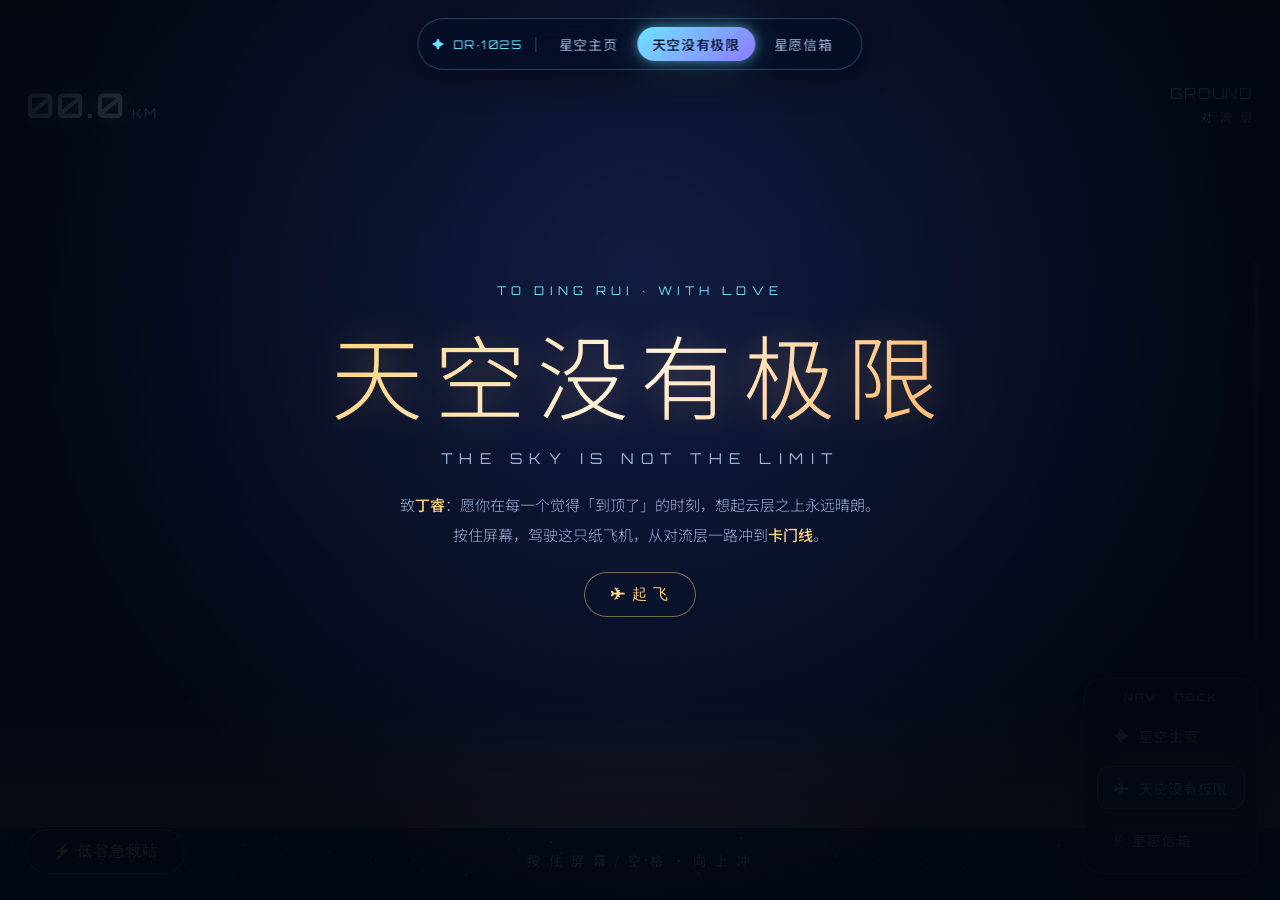
==== sky.html @ 64a1f5d5 "第二版" ====
<!DOCTYPE html>
<html lang="zh-CN">

<head>
    <meta charset="UTF-8" />
    <meta name="viewport" content="width=device-width, initial-scale=1.0" />
    <title>天空没有极限 | THE SKY IS NOT THE LIMIT · 致丁睿</title>
    <link rel="preconnect" href="https://fonts.googleapis.com">
    <link
        href="https://fonts.googleapis.com/css2?family=Orbitron:wght@400;600;800&family=Noto+Sans+SC:wght@300;400;500;700&display=swap"
        rel="stylesheet">
    <link rel="stylesheet" href="assets/shared.css">
    <style>
        /* ============ 页面专属：破晓天空 ============ */
        #sky {
            position: fixed;
            inset: 0;
            display: block;
            touch-action: none;
            cursor: pointer;
        }

        /* 顶部 HUD */
        .hud-x {
            position: fixed;
            z-index: 20;
            font-family: Orbitron, sans-serif;
            letter-spacing: .12em;
            pointer-events: none;
        }

        #hudAlt {
            top: 84px;
            left: 26px;
        }

        #hudAlt .num {
            font-size: 34px;
            font-weight: 600;
            color: var(--silver);
            text-shadow: 0 0 16px rgba(111, 227, 255, .5);
        }

        #hudAlt .unit {
            font-size: 13px;
            color: var(--cyan-soft);
            margin-left: 6px;
        }

        #hudLayer {
            top: 84px;
            right: 26px;
            text-align: right;
            font-size: 15px;
            color: var(--cyan);
        }

        #hudLayer .sub {
            font-family: "Noto Sans SC", sans-serif;
            font-size: 12px;
            color: var(--silver-dim);
            margin-top: 5px;
            letter-spacing: .2em;
        }

        /* 高度进度条 */
        #altBar {
            position: fixed;
            top: 50%;
            right: 22px;
            transform: translateY(-50%);
            z-index: 20;
            width: 4px;
            height: 42vh;
            border-radius: 4px;
            background: rgba(120, 200, 255, .14);
            pointer-events: none;
        }

        #altFill {
            position: absolute;
            bottom: 0;
            width: 100%;
            height: 0%;
            border-radius: 4px;
            background: linear-gradient(180deg, var(--dawn-gold), var(--cyan));
            box-shadow: 0 0 10px rgba(111, 227, 255, .7);
        }

        /* 分层里程碑语卡 */
        #quote {
            position: fixed;
            top: 20%;
            left: 50%;
            transform: translateX(-50%);
            z-index: 22;
            max-width: min(560px, 84vw);
            padding: 18px 34px;
            border-radius: 16px;
            border: 1px solid rgba(255, 211, 127, .35);
            background: rgba(8, 12, 30, .62);
            backdrop-filter: blur(10px);
            -webkit-backdrop-filter: blur(10px);
            text-align: center;
            font-size: 17px;
            line-height: 1.75;
            color: #ffe9c4;
            letter-spacing: .06em;
            opacity: 0;
            pointer-events: none;
            transition: opacity .8s, transform .8s;
        }

        #quote.show {
            opacity: 1;
            transform: translateX(-50%) translateY(6px);
        }

        #quote .tag {
            display: block;
            margin-bottom: 8px;
            font-family: Orbitron, sans-serif;
            font-size: 11px;
            letter-spacing: .3em;
            color: var(--dawn-gold);
        }

        /* 开始封面 */
        #intro {
            position: fixed;
            inset: 0;
            z-index: 40;
            display: flex;
            flex-direction: column;
            align-items: center;
            justify-content: center;
            gap: 22px;
            text-align: center;
            padding: 24px;
            background: radial-gradient(ellipse at 50% 30%, rgba(30, 40, 90, .5), rgba(2, 6, 15, .92) 70%);
            transition: opacity 1s, visibility 1s;
        }

        #intro.hide {
            opacity: 0;
            visibility: hidden;
        }

        #intro .eyebrow {
            font-family: Orbitron, sans-serif;
            font-size: 12px;
            letter-spacing: .42em;
            color: var(--cyan);
        }

        #intro h1 {
            font-size: clamp(40px, 8.5vw, 92px);
            font-weight: 300;
            letter-spacing: .12em;
            line-height: 1.16;
        }

        #intro .en {
            font-family: Orbitron, sans-serif;
            font-size: clamp(11px, 1.6vw, 15px);
            letter-spacing: .5em;
            color: var(--silver-dim);
        }

        #intro .desc {
            max-width: 520px;
            font-size: 15px;
            font-weight: 300;
            line-height: 2;
            color: var(--silver-dim);
        }

        #intro .desc b {
            color: var(--gold);
            font-weight: 500;
        }

        /* 冲线完成面板 */
        #finish {
            position: fixed;
            inset: 0;
            z-index: 45;
            display: flex;
            flex-direction: column;
            align-items: center;
            justify-content: center;
            gap: 18px;
            text-align: center;
            padding: 24px;
            background: radial-gradient(ellipse at 50% 40%, rgba(50, 40, 100, .45), rgba(2, 6, 15, .9) 72%);
            opacity: 0;
            visibility: hidden;
            transition: opacity 1.1s, visibility 1.1s;
        }

        #finish.show {
            opacity: 1;
            visibility: visible;
        }

        #finish h2 {
            font-size: clamp(30px, 6vw, 58px);
            font-weight: 300;
            letter-spacing: .14em;
        }

        #finish p {
            max-width: 540px;
            font-size: 15.5px;
            font-weight: 300;
            line-height: 2.1;
            color: var(--silver-dim);
        }

        #finish .row {
            display: flex;
            gap: 14px;
            flex-wrap: wrap;
            justify-content: center;
            margin-top: 8px;
        }

        /* 底部：低谷急救站 */
        #rescue {
            position: fixed;
            bottom: 26px;
            left: 26px;
            z-index: 30;
        }

        /* 急救卡片弹层 */
        #rescueModal {
            position: fixed;
            inset: 0;
            z-index: 60;
            display: flex;
            align-items: center;
            justify-content: center;
            background: rgba(2, 6, 15, .72);
            backdrop-filter: blur(6px);
            -webkit-backdrop-filter: blur(6px);
            opacity: 0;
            visibility: hidden;
            transition: opacity .4s, visibility .4s;
            padding: 20px;
        }

        #rescueModal.show {
            opacity: 1;
            visibility: visible;
        }

        .rescue-card {
            position: relative;
            width: min(480px, 92vw);
            padding: 46px 40px 38px;
            border-radius: 22px;
            border: 1px solid rgba(255, 211, 127, .4);
            background: linear-gradient(160deg, rgba(30, 22, 8, .92), rgba(10, 14, 34, .95));
            box-shadow: 0 30px 80px rgba(0, 0, 0, .6), var(--glow-gold);
            text-align: center;
            transform: translateY(24px) scale(.96);
            transition: transform .5s cubic-bezier(.22, 1, .36, 1);
        }

        #rescueModal.show .rescue-card {
            transform: translateY(0) scale(1);
        }

        .rescue-card .icon {
            font-size: 30px;
            margin-bottom: 14px;
        }

        .rescue-card h3 {
            font-family: Orbitron, "Noto Sans SC", sans-serif;
            font-size: 13px;
            letter-spacing: .34em;
            color: var(--gold);
            margin-bottom: 20px;
        }

        .rescue-card .quote-text {
            font-size: 20px;
            font-weight: 300;
            line-height: 1.95;
            color: #fff3dd;
            min-height: 96px;
            display: flex;
            align-items: center;
            justify-content: center;
        }

        .rescue-card .who {
            margin-top: 18px;
            font-size: 12.5px;
            color: var(--silver-dim);
            letter-spacing: .12em;
        }

        .rescue-card .ops {
            display: flex;
            gap: 12px;
            justify-content: center;
            margin-top: 26px;
            flex-wrap: wrap;
        }

        .rescue-card .close {
            position: absolute;
            top: 14px;
            right: 18px;
            border: none;
            background: none;
            color: var(--silver-dim);
            font-size: 20px;
            cursor: pointer;
            transition: color .3s, transform .3s;
        }

        .rescue-card .close:hover {
            color: var(--gold);
            transform: rotate(90deg);
        }

        .hold-hint {
            position: fixed;
            bottom: 30px;
            left: 50%;
            transform: translateX(-50%);
            z-index: 20;
            font-size: 13px;
            letter-spacing: .22em;
            color: var(--silver-dim);
            pointer-events: none;
            transition: opacity .6s;
        }

        .hold-hint.gone {
            opacity: 0;
        }

        /* ============ 常驻快捷导航坞（右下角，飞行中亦可见） ============ */
        .quick-nav {
            position: fixed;
            right: 22px;
            bottom: 26px;
            z-index: 30;
            display: flex;
            flex-direction: column;
            gap: 9px;
            padding: 12px;
            border-radius: 18px;
            border: 1px solid var(--line);
            background: rgba(5, 13, 36, .62);
            backdrop-filter: blur(14px);
            -webkit-backdrop-filter: blur(14px);
            box-shadow: 0 10px 34px rgba(0, 0, 0, .45);
            animation: fadeUp .9s cubic-bezier(.22, 1, .36, 1) both;
            animation-delay: .3s;
        }

        .quick-nav .qn-title {
            font-family: Orbitron, sans-serif;
            font-size: 10px;
            letter-spacing: .28em;
            color: var(--silver-dim);
            text-align: center;
            margin-bottom: 2px;
        }

        .quick-nav a {
            display: flex;
            align-items: center;
            gap: 9px;
            padding: 10px 16px;
            border-radius: 12px;
            border: 1px solid transparent;
            color: var(--silver-dim);
            text-decoration: none;
            font-size: 13.5px;
            letter-spacing: .06em;
            white-space: nowrap;
            transition: color .3s, background .3s, border-color .3s, transform .3s, box-shadow .3s;
        }

        .quick-nav a .qn-ico {
            font-size: 15px;
        }

        .quick-nav a:hover {
            color: var(--silver);
            background: rgba(111, 227, 255, .1);
            border-color: rgba(111, 227, 255, .45);
            transform: translateX(-3px);
            box-shadow: var(--glow-cyan);
        }

        /* 当前页高亮，不可再跳 */
        .quick-nav a.current {
            color: var(--cyan);
            border-color: rgba(111, 227, 255, .4);
            background: rgba(111, 227, 255, .08);
            cursor: default;
        }

        .quick-nav a.current:hover {
            transform: none;
            box-shadow: none;
        }

        @media (max-width: 720px) {
            .quick-nav {
                right: 12px;
                bottom: 18px;
                padding: 9px;
            }

            .quick-nav a {
                padding: 8px 12px;
                font-size: 12px;
            }
        }

        @media (max-width: 720px) {
            #hudAlt {
                top: 76px;
                left: 14px;
            }

            #hudAlt .num {
                font-size: 24px;
            }

            #hudLayer {
                top: 76px;
                right: 14px;
                font-size: 12px;
            }

            #altBar {
                right: 10px;
            }

            #rescue {
                bottom: 18px;
                left: 14px;
            }
        }
    </style>
</head>

<body>
    <!-- 动态导航 -->
    <nav class="nav">
        <span class="nav-logo"><span class="star">✦</span>DR·1025</span>
        <a href="index.html">星空主页</a>
        <a href="sky.html" class="active">天空没有极限</a>
        <a href="wish.html">星愿信箱</a>
    </nav>

    <!-- 天空画布 -->
    <canvas id="sky"></canvas>

    <!-- 飞行 HUD -->
    <div class="hud-x" id="hudAlt"><span class="num">00.0</span><span class="unit">KM</span></div>
    <div class="hud-x" id="hudLayer">GROUND<div class="sub">对 流 层</div>
    </div>
    <div id="altBar">
        <div id="altFill"></div>
    </div>
    <div id="quote"><span class="tag"></span><span class="txt"></span></div>
    <div class="hold-hint" id="holdHint">按 住 屏 幕 / 空 格 · 向 上 冲</div>

    <!-- 开始封面 -->
    <div id="intro">
        <div class="eyebrow fade-up">TO DING RUI · WITH LOVE</div>
        <h1 class="fade-up d1 glow-text-gold">天空没有极限</h1>
        <div class="en fade-up d2">THE SKY IS NOT THE LIMIT</div>
        <p class="desc fade-up d3">
            致<b>丁睿</b>：愿你在每一个觉得「到顶了」的时刻，想起云层之上永远晴朗。<br>
            按住屏幕，驾驶这只纸飞机，从对流层一路冲到<b>卡门线</b>。
        </p>
        <button class="btn-x gold fade-up d4" id="btnStart">✈ 起 飞</button>
    </div>

    <!-- 冲线完成面板 -->
    <div id="finish">
        <div class="eyebrow fade-up"
            style="font-family:Orbitron;font-size:12px;letter-spacing:.42em;color:var(--dawn-gold);">KÁRMÁN LINE · 100
            KM</div>
        <h2 class="fade-up d1 glow-text-gold">你已越过卡门线</h2>
        <p class="fade-up d2">
            从这里回望，所有曾以为翻不过去的山、穿不出去的云，都小成了一粒光。<br>
            丁睿，生日快乐——天空没有极限，你也是。
        </p>
        <div class="row fade-up d3">
            <button class="btn-x gold" id="btnAgain">✈ 再 冲 一 次</button>
            <a class="btn-x" href="index.html" style="text-decoration:none;">✦ 返回星空</a>
        </div>
    </div>

    <!-- 低谷急救站 -->
    <button class="btn-x gold" id="rescue">⚡ 低谷急救站</button>

    <!-- 常驻快捷导航坞：任意时刻可跳转三大界面 -->
    <nav class="quick-nav" aria-label="站点快捷导航">
        <span class="qn-title">NAV · DOCK</span>
        <a href="index.html"><span class="qn-ico">✦</span>星空主页</a>
        <a href="sky.html" class="current" aria-current="page"><span class="qn-ico">✈</span>天空没有极限</a>
        <a href="wish.html"><span class="qn-ico">☄</span>星愿信箱</a>
    </nav>
    <div id="rescueModal">
        <div class="rescue-card">
            <button class="close" id="rescueClose">✕</button>
            <div class="icon">🛠️</div>
            <h3>RESCUE SIGNAL · 低谷急救站</h3>
            <div class="quote-text" id="rescueQuote"></div>
            <div class="who">—— 来自跨越光年的朋友</div>
            <div class="ops">
                <button class="btn-x gold" id="rescueNext">↻ 再来一句</button>
                <button class="btn-x" id="rescueOk">↑ 我好了</button>
            </div>
        </div>
    </div>

    <div class="toast-x" id="toast"></div>

    <script>
        /* ============================================================
         * 天空没有极限 · 驾驶纸飞机从对流层冲向卡门线
         * 交互：按住屏幕 / 空格 = 上升推力，松开缓缓下降
         * ==========================================================*/
        const cv = document.getElementById('sky');
        const ctx = cv.getContext('2d');
        let W, H, DPR;

        // 画布尺寸自适应（含高分屏）
        function resize() {
            DPR = Math.min(devicePixelRatio || 1, 2);
            W = innerWidth; H = innerHeight;
            cv.width = W * DPR; cv.height = H * DPR;
            cv.style.width = W + 'px'; cv.style.height = H + 'px';
            ctx.setTransform(DPR, 0, 0, DPR, 0, 0);
        }
        resize();
        addEventListener('resize', resize);

        /* ---------- 大气分层与激励文案（原创，致敬「天空没有极限」主题） ---------- */
        const LAYERS = [
            { alt: 0, name: 'GROUND', cn: '对 流 层', quote: '每一次起飞，都是对地心引力最礼貌的反驳。' },
            { alt: 6, name: 'CLOUD TOP', cn: '云 海 之 上', quote: '穿过云层才发现——乌云只有一层，天空有无穷多层。' },
            { alt: 12, name: 'STRATOS', cn: '平 流 层', quote: '云层之上，永远是晴天。' },
            { alt: 50, name: 'MESO', cn: '中 间 层', quote: '越高的地方越安静，安静到能听见自己的心跳在说：继续。' },
            { alt: 85, name: 'THERMO', cn: '热 层 · 极 光', quote: '最深的黑夜里，藏着最亮的星。' },
            { alt: 100, name: 'KÁRMÁN', cn: '卡 门 线', quote: '欢迎来到太空——从这里回望，天空从来没有极限。' }
        ];

        // 低谷急救站文案池（原创）
        const RESCUE_QUOTES = [
            '每一颗星，都曾穿过最黑的夜。',
            '你以为的极限，只是下一段上升的起点。',
            '坠落不是终点，是助跑。',
            '风越大，翅膀越有存在的意义。',
            '此刻的阴霾，只是黎明前的彩排。',
            '天空从不设限，设限的是想象力。',
            '向光而行的人，自己也会成为光。',
            '慢一点没关系，方向向上就行。',
            '星星不问你飞得多快，只问你还在飞。',
            '把「我不行」改成「再试一次」，奇迹常在第二次敲门。'
        ];

        /* ---------- 飞行状态 ---------- */
        const state = {
            running: false, finished: false,
            alt: 0, vy: 0, thrust: false,
            t: 0, shown: new Set()
        };
        const MAX_ALT = 100;

        // 云层：按真实高度分布（对流层密、平流层稀）
        const clouds = [];
        function buildClouds() {
            clouds.length = 0;
            for (let alt = 0.5; alt < 20; alt += 0.8 + Math.random() * 1.6) {
                const density = alt < 13 ? 1 : 0.35;
                if (Math.random() > density) continue;
                const puffs = [];
                const n = 5 + Math.floor(Math.random() * 5);
                for (let i = 0; i < n; i++) {
                    puffs.push({
                        dx: (Math.random() - 0.5) * 260,
                        dy: (Math.random() - 0.5) * 46,
                        r: 26 + Math.random() * 42
                    });
                }
                clouds.push({
                    alt: alt + Math.random() * 0.8,
                    x: Math.random() * W,
                    scale: 0.7 + Math.random() * 1.1,
                    alpha: 0.5 + Math.random() * 0.4,
                    puffs
                });
            }
        }

        // 尾迹粒子与速度线
        const trail = [], speedLines = [];

        // 背景星星（高空渐现）
        const stars = Array.from({ length: 170 }, () => ({
            x: Math.random(), y: Math.random(), r: Math.random() * 1.3 + 0.3,
            tw: Math.random() * Math.PI * 2, sp: 0.6 + Math.random() * 1.8
        }));

        /* ---------- 天空配色：随高度从深夜蓝过渡到太空黑，途中带破晓霞光 ---------- */
        const SKY_STOPS = [
            { alt: 0, top: [5, 13, 36], bot: [12, 26, 62] },
            { alt: 12, top: [8, 24, 60], bot: [26, 44, 96] },
            { alt: 30, top: [8, 18, 50], bot: [14, 30, 74] },
            { alt: 60, top: [4, 10, 30], bot: [8, 16, 44] },
            { alt: 85, top: [2, 6, 18], bot: [5, 11, 30] },
            { alt: 100, top: [2, 6, 15], bot: [4, 9, 24] }
        ];
        // 按高度插值天空上下渐变色
        function skyColors(alt) {
            let a = SKY_STOPS[0], b = SKY_STOPS[SKY_STOPS.length - 1];
            for (let i = 0; i < SKY_STOPS.length - 1; i++) {
                if (alt >= SKY_STOPS[i].alt && alt <= SKY_STOPS[i + 1].alt) {
                    a = SKY_STOPS[i]; b = SKY_STOPS[i + 1]; break;
                }
            }
            const k = (alt - a.alt) / Math.max(b.alt - a.alt, 0.001);
            const mix = (u, v) => Math.round(u + (v - u) * k);
            return {
                top: `rgb(${mix(a.top[0], b.top[0])},${mix(a.top[1], b.top[1])},${mix(a.top[2], b.top[2])})`,
                bot: `rgb(${mix(a.bot[0], b.bot[0])},${mix(a.bot[1], b.bot[1])},${mix(a.bot[2], b.bot[2])})`
            };
        }

        /* ---------- 纸飞机绘制 ---------- */
        function drawPlane(x, y, tilt) {
            ctx.save();
            ctx.translate(x, y);
            ctx.rotate(tilt);
            // 发光尾迹主轴
            const grad = ctx.createLinearGradient(0, 0, -90, 0);
            grad.addColorStop(0, 'rgba(255,211,127,.85)');
            grad.addColorStop(1, 'rgba(255,184,107,0)');
            ctx.strokeStyle = grad;
            ctx.lineWidth = 2.4;
            ctx.beginPath(); ctx.moveTo(-12, 3); ctx.lineTo(-92, 3); ctx.stroke();
            // 机身折纸造型
            ctx.fillStyle = '#f4f9ff';
            ctx.beginPath();
            ctx.moveTo(26, 0); ctx.lineTo(-22, -13); ctx.lineTo(-10, 2); ctx.closePath(); ctx.fill();
            ctx.fillStyle = '#c3d3ee';
            ctx.beginPath();
            ctx.moveTo(26, 0); ctx.lineTo(-22, 13); ctx.lineTo(-10, 2); ctx.closePath(); ctx.fill();
            ctx.fillStyle = '#9db4d8';
            ctx.beginPath();
            ctx.moveTo(-10, 2); ctx.lineTo(-22, -13); ctx.lineTo(-26, 9); ctx.closePath(); ctx.fill();
            // 机头星光
            ctx.fillStyle = 'rgba(111,227,255,.95)';
            ctx.shadowColor = '#6fe3ff'; ctx.shadowBlur = 12;
            ctx.beginPath(); ctx.arc(26, 0, 2.4, 0, Math.PI * 2); ctx.fill();
            ctx.restore();
        }

        /* ---------- 主渲染 ---------- */
        let last = performance.now();
        function frame(now) {
            const dt = Math.min((now - last) / 1000, 0.05);
            last = now;
            state.t += dt;

            // 物理：推力上升 / 无推力缓降
            if (state.running && !state.finished) {
                state.vy += (state.thrust ? 11 : -3.2) * dt;
                state.vy = Math.max(-4, Math.min(13, state.vy));
                state.alt = Math.max(0, state.alt + state.vy * dt);
                if (state.alt >= MAX_ALT) { state.alt = MAX_ALT; reachSpace(); }
            }
            const alt = state.alt;

            // 天空渐变
            const { top, bot } = skyColors(alt);
            const g = ctx.createLinearGradient(0, 0, 0, H);
            g.addColorStop(0, top); g.addColorStop(1, bot);
            ctx.fillStyle = g;
            ctx.fillRect(0, 0, W, H);

            // 星空：30km 起渐现，85km 后满天
            const starA = Math.max(0, Math.min(1, (alt - 30) / 55));
            if (starA > 0.01) {
                for (const s of stars) {
                    const tw = 0.55 + 0.45 * Math.sin(state.t * s.sp + s.tw);
                    ctx.fillStyle = `rgba(220,233,255,${(starA * tw).toFixed(3)})`;
                    ctx.beginPath();
                    ctx.arc(s.x * W, s.y * H, s.r, 0, Math.PI * 2);
                    ctx.fill();
                }
            }

            // 低空：城市灯火与地平线霞光（高度越高越沉底）
            if (alt < 10) {
                const fade = 1 - alt / 10;
                const hy = H * 0.92 + alt * H * 0.024;
                const glow = ctx.createLinearGradient(0, hy - 130, 0, hy);
                glow.addColorStop(0, 'rgba(255,184,107,0)');
                glow.addColorStop(1, `rgba(255,170,90,${(0.3 * fade).toFixed(3)})`);
                ctx.fillStyle = glow;
                ctx.fillRect(0, hy - 130, W, 130);
                for (let i = 0; i < 42; i++) {
                    const lx = (i * 137.5) % W;
                    const ly = hy + 6 + (i * 61.8) % 40;
                    ctx.fillStyle = `rgba(255,205,130,${(0.16 + (i % 5) * 0.09) * fade})`;
                    ctx.fillRect(lx, ly, 2.2, 2.2);
                }
            }

            // 云层：屏幕位置 = 飞机屏幕位置 + (云高 - 当前高度) * 像素比
            const planeX = W * 0.5, planeY = H * 0.62;
            const PX_PER_KM = H * 0.052;
            for (const c of clouds) {
                const sy = planeY + (c.alt - alt) * PX_PER_KM;
                if (sy < -180 || sy > H + 180) continue;
                ctx.save();
                ctx.translate(c.x, sy);
                ctx.scale(c.scale, c.scale * 0.72);
                for (const p of c.puffs) {
                    const cg = ctx.createRadialGradient(p.dx, p.dy, 0, p.dx, p.dy, p.r);
                    // 高空云被阳光染成霞色
                    const warm = Math.max(0, 1 - Math.abs(alt - 14) / 16);
                    const cr = 215 + warm * 40, cgn = 225 - warm * 20, cb = 245 - warm * 60;
                    cg.addColorStop(0, `rgba(${cr | 0},${cgn | 0},${cb | 0},${(0.5 * c.alpha).toFixed(3)})`);
                    cg.addColorStop(1, 'rgba(215,225,245,0)');
                    ctx.fillStyle = cg;
                    ctx.beginPath(); ctx.arc(p.dx, p.dy, p.r, 0, Math.PI * 2); ctx.fill();
                }
                ctx.restore();
            }

            // 速度线（推力时增强冲刺感）
            if (state.thrust && state.running && !state.finished && Math.random() < 0.6) {
                speedLines.push({ x: Math.random() * W, y: -30, len: 60 + Math.random() * 120, sp: 700 + Math.random() * 500 });
            }
            ctx.strokeStyle = 'rgba(159,216,255,.16)';
            ctx.lineWidth = 1.4;
            for (let i = speedLines.length - 1; i >= 0; i--) {
                const l = speedLines[i];
                l.y += l.sp * dt;
                ctx.beginPath(); ctx.moveTo(l.x, l.y); ctx.lineTo(l.x, l.y + l.len); ctx.stroke();
                if (l.y > H + 160) speedLines.splice(i, 1);
            }

            // 尾迹金色粒子
            if (state.thrust && state.running && !state.finished) {
                for (let i = 0; i < 3; i++) {
                    trail.push({
                        x: planeX - 18 + Math.random() * 8, y: planeY + 4 + Math.random() * 6 - state.vy,
                        vx: -60 - Math.random() * 90, vy: 30 + Math.random() * 50,
                        life: 1, r: 1.6 + Math.random() * 2.4
                    });
                }
            }
            for (let i = trail.length - 1; i >= 0; i--) {
                const p = trail[i];
                p.x += p.vx * dt; p.y += p.vy * dt;
                p.life -= dt * 1.4;
                if (p.life <= 0) { trail.splice(i, 1); continue; }
                ctx.fillStyle = `rgba(255,205,120,${(p.life * 0.55).toFixed(3)})`;
                ctx.beginPath(); ctx.arc(p.x, p.y, p.r * p.life, 0, Math.PI * 2); ctx.fill();
            }

            // 纸飞机：俯仰角随速度变化
            if (state.running) {
                const tilt = Math.max(-0.35, Math.min(0.4, state.vy * 0.035));
                const bob = state.thrust ? 0 : Math.sin(state.t * 2.2) * 5;
                drawPlane(planeX, planeY + bob, tilt);
            }

            // HUD 更新
            hudAlt.querySelector('.num').textContent = alt.toFixed(1).padStart(4, '0');
            altFill.style.height = (alt / MAX_ALT * 100).toFixed(1) + '%';
            let layer = LAYERS[0];
            for (const l of LAYERS) if (alt >= l.alt) layer = l;
            hudLayer.firstChild.textContent = layer.name;
            hudLayer.querySelector('.sub').textContent = layer.cn;

            // 里程碑语卡触发
            if (!state.shown.has(layer.alt) && state.running && !state.finished && alt > 0.4) {
                state.shown.add(layer.alt);
                showQuote(layer);
            }

            requestAnimationFrame(frame);
        }

        /* ---------- 里程碑语卡 ---------- */
        const quoteEl = document.getElementById('quote');
        let quoteTimer = null;
        function showQuote(layer) {
            quoteEl.querySelector('.tag').textContent = `${layer.name} · ${layer.cn} · ${layer.alt} KM`;
            quoteEl.querySelector('.txt').textContent = layer.quote;
            quoteEl.classList.add('show');
            clearTimeout(quoteTimer);
            quoteTimer = setTimeout(() => quoteEl.classList.remove('show'), 3600);
        }

        /* ---------- 抵达卡门线 ---------- */
        function reachSpace() {
            state.finished = true;
            state.thrust = false;
            setTimeout(() => document.getElementById('finish').classList.add('show'), 500);
            tone(660, .3, 'sine', .05);
            tone(880, .4, 'sine', .04, .18);
            tone(1320, .6, 'sine', .03, .38);
        }

        // 简易合成音效（与主站一致的 WebAudio 方案）
        let audioCtx = null;
        function tone(freq, dur, type, vol, delay = 0) {
            try {
                audioCtx = audioCtx || new (window.AudioContext || window.webkitAudioContext)();
                const o = audioCtx.createOscillator(), g = audioCtx.createGain();
                o.type = type; o.frequency.value = freq;
                o.connect(g); g.connect(audioCtx.destination);
                const t0 = audioCtx.currentTime + delay;
                g.gain.setValueAtTime(0, t0);
                g.gain.linearRampToValueAtTime(vol, t0 + 0.02);
                g.gain.exponentialRampToValueAtTime(0.0001, t0 + dur);
                o.start(t0); o.stop(t0 + dur + 0.05);
            } catch (e) { /* 音频不可用时静默 */ }
        }

        /* ---------- 控制 ---------- */
        function setThrust(v) {
            if (!state.running || state.finished) return;
            state.thrust = v;
            document.getElementById('holdHint').classList.toggle('gone', v || state.alt > 2);
        }
        addEventListener('mousedown', e => { if (!e.target.closest('button, a, .nav, .quick-nav')) setThrust(true); });
        addEventListener('mouseup', () => setThrust(false));
        addEventListener('touchstart', e => { if (!e.target.closest('button, a, .nav, .quick-nav')) { e.preventDefault(); setThrust(true); } }, { passive: false });
        addEventListener('touchend', () => setThrust(false));
        addEventListener('keydown', e => { if (e.code === 'Space') { e.preventDefault(); setThrust(true); } });
        addEventListener('keyup', e => { if (e.code === 'Space') setThrust(false); });

        /* ---------- 开始 / 重来 ---------- */
        function startFlight() {
            buildClouds();
            state.alt = 0; state.vy = 0; state.finished = false;
            state.shown.clear(); trail.length = 0; speedLines.length = 0;
            document.getElementById('intro').classList.add('hide');
            document.getElementById('finish').classList.remove('show');
            document.getElementById('holdHint').classList.remove('gone');
            state.running = true;
            tone(440, .18, 'sine', .04);
            tone(660, .25, 'sine', .035, .1);
        }
        document.getElementById('btnStart').addEventListener('click', startFlight);
        document.getElementById('btnAgain').addEventListener('click', startFlight);

        /* ---------- 低谷急救站 ---------- */
        const rescueModal = document.getElementById('rescueModal');
        const rescueQuote = document.getElementById('rescueQuote');
        let lastIdx = -1;
        function popRescue() {
            let i;
            do { i = Math.floor(Math.random() * RESCUE_QUOTES.length); } while (i === lastIdx);
            lastIdx = i;
            rescueQuote.textContent = `「${RESCUE_QUOTES[i]}」`;
            rescueModal.classList.add('show');
            tone(880, .2, 'sine', .04);
        }
        document.getElementById('rescue').addEventListener('click', popRescue);
        document.getElementById('rescueNext').addEventListener('click', popRescue);
        document.getElementById('rescueClose').addEventListener('click', () => rescueModal.classList.remove('show'));
        document.getElementById('rescueOk').addEventListener('click', () => {
            rescueModal.classList.remove('show');
            showToast('风向很好，随时可以再次起飞 ↑');
        });
        rescueModal.addEventListener('click', e => { if (e.target === rescueModal) rescueModal.classList.remove('show'); });

        // Toast 提示
        const toastEl = document.getElementById('toast');
        let toastTimer = null;
        function showToast(msg) {
            toastEl.textContent = msg;
            toastEl.classList.add('show');
            clearTimeout(toastTimer);
            toastTimer = setTimeout(() => toastEl.classList.remove('show'), 2600);
        }

        requestAnimationFrame(frame);
    </script>
</body>

</html>
---- assets/shared.css ----
/* ============================================================
 * STELLAR BIRTHDAY · 共享设计系统
 * 色彩：深邃宇宙蓝 + 科技银 + 破晓金紫（天空没有极限）
 * 适用于 index.html / sky.html / wish.html
 * ==========================================================*/

:root {
    --space-0: #02060f;
    --space-1: #050d24;
    --space-2: #0a142e;
    --cyan: #6fe3ff;
    --cyan-soft: #9fd8ff;
    --silver: #dce9ff;
    --silver-dim: #9db4d8;
    --violet: #8f7bff;
    --gold: #ffd37f;
    --dawn-violet: #6b5bd6;
    --dawn-gold: #ffb86b;
    --line: rgba(120, 200, 255, .28);
    --card-bg: rgba(10, 20, 46, .55);
    --glow-cyan: 0 0 12px rgba(111, 227, 255, .55), 0 0 42px rgba(111, 227, 255, .22);
    --glow-gold: 0 0 14px rgba(255, 211, 127, .5), 0 0 46px rgba(255, 184, 107, .2);
}

* { margin: 0; padding: 0; box-sizing: border-box; }

html, body {
    width: 100%;
    height: 100%;
    background: var(--space-0);
}

body {
    font-family: "Noto Sans SC", "Microsoft YaHei", "PingFang SC", sans-serif;
    color: var(--silver);
    -webkit-font-smoothing: antialiased;
    overflow-x: hidden;
}

/* ============ 动态导航 ============ */
.nav {
    position: fixed;
    top: 18px;
    left: 50%;
    transform: translateX(-50%);
    z-index: 90;
    display: flex;
    align-items: center;
    gap: 4px;
    padding: 8px 14px;
    border-radius: 999px;
    background: rgba(5, 13, 36, .62);
    border: 1px solid var(--line);
    backdrop-filter: blur(14px);
    -webkit-backdrop-filter: blur(14px);
    box-shadow: 0 8px 32px rgba(0, 0, 0, .45);
    animation: navIn .9s cubic-bezier(.22, 1, .36, 1) both;
    white-space: nowrap;
}

@keyframes navIn {
    from { opacity: 0; transform: translateX(-50%) translateY(-18px); }
    to   { opacity: 1; transform: translateX(-50%) translateY(0); }
}

.nav-logo {
    display: flex;
    align-items: center;
    gap: 7px;
    padding-right: 12px;
    margin-right: 4px;
    border-right: 1px solid var(--line);
    font-family: Orbitron, sans-serif;
    font-size: 12px;
    letter-spacing: .14em;
    color: var(--cyan);
}

.nav-logo .star {
    display: inline-block;
    animation: starSpin 6s linear infinite;
}

@keyframes starSpin {
    to { transform: rotate(360deg); }
}

.nav a {
    position: relative;
    padding: 7px 15px;
    border-radius: 999px;
    color: var(--silver-dim);
    text-decoration: none;
    font-size: 13.5px;
    letter-spacing: .05em;
    transition: color .3s, background .3s, transform .3s;
}

.nav a::after {
    content: "";
    position: absolute;
    left: 50%;
    bottom: 3px;
    width: 0;
    height: 2px;
    border-radius: 2px;
    background: linear-gradient(90deg, var(--cyan), var(--violet));
    transform: translateX(-50%);
    transition: width .35s cubic-bezier(.22, 1, .36, 1);
}

.nav a:hover {
    color: var(--silver);
    background: rgba(111, 227, 255, .08);
    transform: translateY(-1px);
}

.nav a:hover::after { width: 55%; }

.nav a.active {
    color: #04101f;
    background: linear-gradient(135deg, var(--cyan), var(--violet));
    font-weight: 500;
    box-shadow: var(--glow-cyan);
}

.nav a.active::after { width: 0; }

/* ============ 通用组件 ============ */
.btn-x {
    display: inline-flex;
    align-items: center;
    justify-content: center;
    gap: 8px;
    padding: 12px 26px;
    border-radius: 999px;
    border: 1px solid var(--line);
    background: rgba(10, 20, 46, .6);
    color: var(--silver);
    font-size: 14.5px;
    letter-spacing: .08em;
    cursor: pointer;
    transition: transform .3s cubic-bezier(.22, 1, .36, 1), box-shadow .3s, border-color .3s, background .3s;
    backdrop-filter: blur(8px);
    -webkit-backdrop-filter: blur(8px);
}

.btn-x:hover {
    transform: translateY(-2px);
    border-color: rgba(111, 227, 255, .6);
    box-shadow: var(--glow-cyan);
    background: rgba(16, 32, 70, .7);
}

.btn-x:active { transform: translateY(0) scale(.97); }

.btn-x.gold {
    border-color: rgba(255, 211, 127, .45);
    color: var(--gold);
}

.btn-x.gold:hover {
    border-color: rgba(255, 211, 127, .85);
    box-shadow: var(--glow-gold);
    background: rgba(60, 40, 10, .35);
}

.card {
    border-radius: 18px;
    border: 1px solid var(--line);
    background: var(--card-bg);
    backdrop-filter: blur(12px);
    -webkit-backdrop-filter: blur(12px);
    box-shadow: 0 14px 44px rgba(0, 0, 0, .4);
    transition: transform .45s cubic-bezier(.22, 1, .36, 1), box-shadow .45s, border-color .45s;
}

.card:hover {
    transform: translateY(-6px);
    border-color: rgba(111, 227, 255, .5);
    box-shadow: 0 22px 60px rgba(0, 0, 0, .5), var(--glow-cyan);
}

.glow-text {
    background: linear-gradient(120deg, var(--cyan) 0%, var(--silver) 45%, var(--violet) 100%);
    -webkit-background-clip: text;
    background-clip: text;
    color: transparent;
    filter: drop-shadow(0 0 18px rgba(111, 227, 255, .35));
}

.glow-text-gold {
    background: linear-gradient(120deg, var(--gold) 0%, #fff3dd 50%, var(--dawn-gold) 100%);
    -webkit-background-clip: text;
    background-clip: text;
    color: transparent;
    filter: drop-shadow(0 0 18px rgba(255, 211, 127, .3));
}

/* 入场微动画：分层浮现 */
.fade-up { animation: fadeUp .9s cubic-bezier(.22, 1, .36, 1) both; }
.fade-up.d1 { animation-delay: .12s; }
.fade-up.d2 { animation-delay: .26s; }
.fade-up.d3 { animation-delay: .42s; }
.fade-up.d4 { animation-delay: .58s; }

@keyframes fadeUp {
    from { opacity: 0; transform: translateY(26px); }
    to   { opacity: 1; transform: translateY(0); }
}

/* 信号点闪烁 */
.signal-dot {
    display: inline-block;
    width: 8px;
    height: 8px;
    margin-right: 8px;
    border-radius: 50%;
    background: #52ffa8;
    box-shadow: 0 0 10px #52ffa8;
    animation: pulse 1.6s ease-in-out infinite;
}

@keyframes pulse {
    0%, 100% { opacity: 1; transform: scale(1); }
    50% { opacity: .35; transform: scale(.72); }
}

/* ============ Toast 提示 ============ */
.toast-x {
    position: fixed;
    top: 84px;
    left: 50%;
    transform: translateX(-50%) translateY(-14px);
    z-index: 95;
    padding: 12px 26px;
    border-radius: 999px;
    border: 1px solid rgba(255, 211, 127, .4);
    background: rgba(40, 28, 8, .78);
    color: var(--gold);
    font-size: 14px;
    letter-spacing: .06em;
    opacity: 0;
    pointer-events: none;
    transition: opacity .4s, transform .4s;
    backdrop-filter: blur(10px);
    -webkit-backdrop-filter: blur(10px);
}

.toast-x.show {
    opacity: 1;
    transform: translateX(-50%) translateY(0);
}

/* ============ 响应式 ============ */
@media (max-width: 720px) {
    .nav {
        top: 10px;
        padding: 6px 10px;
        max-width: calc(100vw - 16px);
        overflow-x: auto;
    }
    .nav-logo { font-size: 10.5px; padding-right: 8px; }
    .nav a { padding: 6px 10px; font-size: 12px; }
}

/* 尊重系统减弱动效设置 */
@media (prefers-reduced-motion: reduce) {
    .nav, .fade-up { animation-duration: .01s; animation-delay: 0s; }
    .nav-logo .star, .signal-dot { animation: none; }
    * { transition-duration: .01s !important; }
}
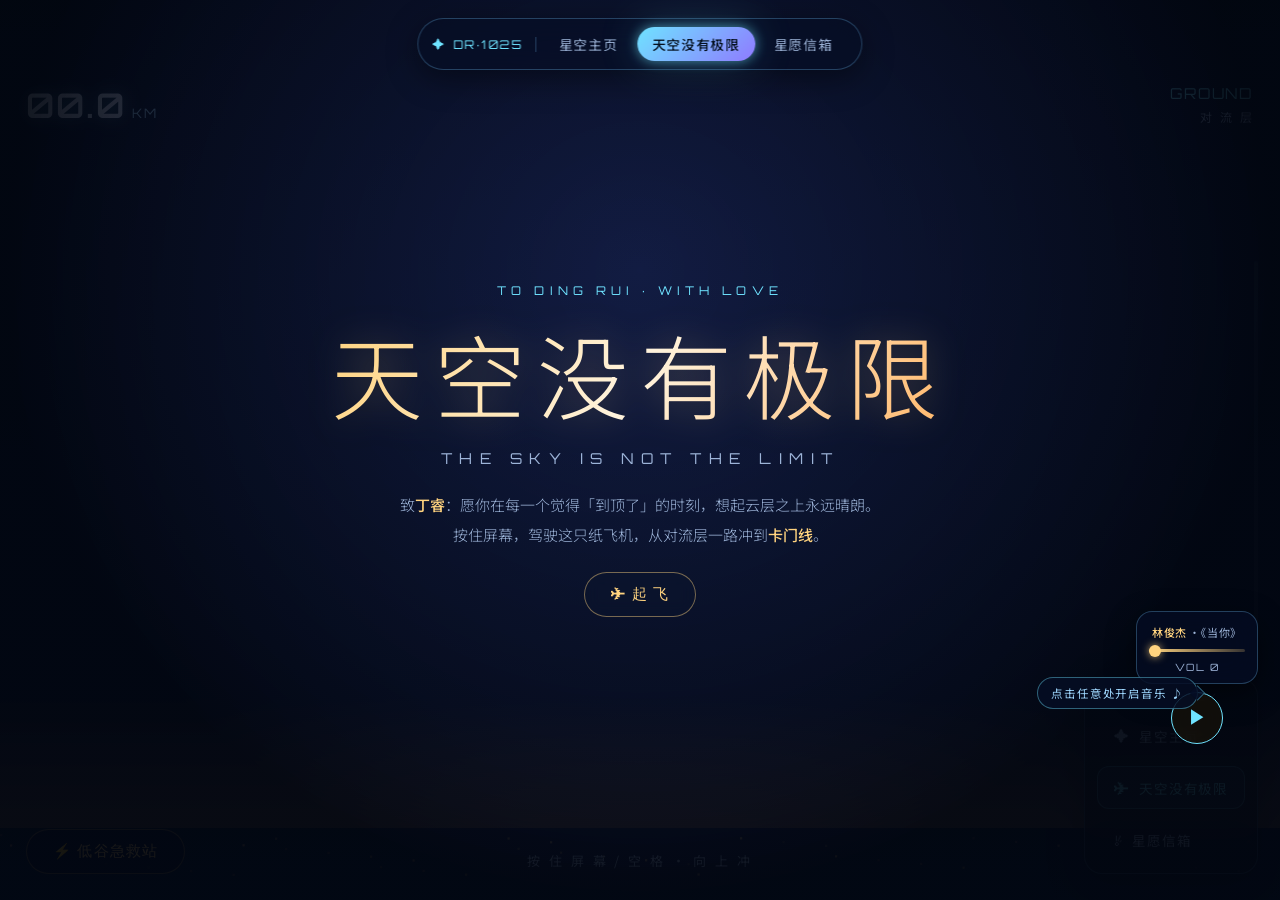
==== commit 7ac76340: "add music" ====
--- a/sky.html
+++ b/sky.html
@@ -845,9 +845,9 @@
             state.thrust = v;
             document.getElementById('holdHint').classList.toggle('gone', v || state.alt > 2);
         }
-        addEventListener('mousedown', e => { if (!e.target.closest('button, a, .nav, .quick-nav')) setThrust(true); });
+        addEventListener('mousedown', e => { if (!e.target.closest('button, a, .nav, .quick-nav, .music-fab')) setThrust(true); });
         addEventListener('mouseup', () => setThrust(false));
-        addEventListener('touchstart', e => { if (!e.target.closest('button, a, .nav, .quick-nav')) { e.preventDefault(); setThrust(true); } }, { passive: false });
+        addEventListener('touchstart', e => { if (!e.target.closest('button, a, .nav, .quick-nav, .music-fab')) { e.preventDefault(); setThrust(true); } }, { passive: false });
         addEventListener('touchend', () => setThrust(false));
         addEventListener('keydown', e => { if (e.code === 'Space') { e.preventDefault(); setThrust(true); } });
         addEventListener('keyup', e => { if (e.code === 'Space') setThrust(false); });
@@ -900,6 +900,8 @@
 
         requestAnimationFrame(frame);
     </script>
+    <!-- 共享背景音乐：林俊杰《当你》单曲循环（文件请放 assets/music/dangni.mp3） -->
+    <script src="assets/music.js?v=2" defer></script>
 </body>
 
 </html>
--- a/assets/shared.css
+++ b/assets/shared.css
@@ -22,9 +22,14 @@
     --glow-gold: 0 0 14px rgba(255, 211, 127, .5), 0 0 46px rgba(255, 184, 107, .2);
 }
 
-* { margin: 0; padding: 0; box-sizing: border-box; }
-
-html, body {
+* {
+    margin: 0;
+    padding: 0;
+    box-sizing: border-box;
+}
+
+html,
+body {
     width: 100%;
     height: 100%;
     background: var(--space-0);
@@ -59,8 +64,15 @@
 }
 
 @keyframes navIn {
-    from { opacity: 0; transform: translateX(-50%) translateY(-18px); }
-    to   { opacity: 1; transform: translateX(-50%) translateY(0); }
+    from {
+        opacity: 0;
+        transform: translateX(-50%) translateY(-18px);
+    }
+
+    to {
+        opacity: 1;
+        transform: translateX(-50%) translateY(0);
+    }
 }
 
 .nav-logo {
@@ -82,7 +94,9 @@
 }
 
 @keyframes starSpin {
-    to { transform: rotate(360deg); }
+    to {
+        transform: rotate(360deg);
+    }
 }
 
 .nav a {
@@ -115,7 +129,9 @@
     transform: translateY(-1px);
 }
 
-.nav a:hover::after { width: 55%; }
+.nav a:hover::after {
+    width: 55%;
+}
 
 .nav a.active {
     color: #04101f;
@@ -124,7 +140,9 @@
     box-shadow: var(--glow-cyan);
 }
 
-.nav a.active::after { width: 0; }
+.nav a.active::after {
+    width: 0;
+}
 
 /* ============ 通用组件 ============ */
 .btn-x {
@@ -152,7 +170,9 @@
     background: rgba(16, 32, 70, .7);
 }
 
-.btn-x:active { transform: translateY(0) scale(.97); }
+.btn-x:active {
+    transform: translateY(0) scale(.97);
+}
 
 .btn-x.gold {
     border-color: rgba(255, 211, 127, .45);
@@ -198,15 +218,36 @@
 }
 
 /* 入场微动画：分层浮现 */
-.fade-up { animation: fadeUp .9s cubic-bezier(.22, 1, .36, 1) both; }
-.fade-up.d1 { animation-delay: .12s; }
-.fade-up.d2 { animation-delay: .26s; }
-.fade-up.d3 { animation-delay: .42s; }
-.fade-up.d4 { animation-delay: .58s; }
+.fade-up {
+    animation: fadeUp .9s cubic-bezier(.22, 1, .36, 1) both;
+}
+
+.fade-up.d1 {
+    animation-delay: .12s;
+}
+
+.fade-up.d2 {
+    animation-delay: .26s;
+}
+
+.fade-up.d3 {
+    animation-delay: .42s;
+}
+
+.fade-up.d4 {
+    animation-delay: .58s;
+}
 
 @keyframes fadeUp {
-    from { opacity: 0; transform: translateY(26px); }
-    to   { opacity: 1; transform: translateY(0); }
+    from {
+        opacity: 0;
+        transform: translateY(26px);
+    }
+
+    to {
+        opacity: 1;
+        transform: translateY(0);
+    }
 }
 
 /* 信号点闪烁 */
@@ -222,8 +263,17 @@
 }
 
 @keyframes pulse {
-    0%, 100% { opacity: 1; transform: scale(1); }
-    50% { opacity: .35; transform: scale(.72); }
+
+    0%,
+    100% {
+        opacity: 1;
+        transform: scale(1);
+    }
+
+    50% {
+        opacity: .35;
+        transform: scale(.72);
+    }
 }
 
 /* ============ Toast 提示 ============ */
@@ -260,13 +310,302 @@
         max-width: calc(100vw - 16px);
         overflow-x: auto;
     }
-    .nav-logo { font-size: 10.5px; padding-right: 8px; }
-    .nav a { padding: 6px 10px; font-size: 12px; }
+
+    .nav-logo {
+        font-size: 10.5px;
+        padding-right: 8px;
+    }
+
+    .nav a {
+        padding: 6px 10px;
+        font-size: 12px;
+    }
+}
+
+/* ============ 背景音乐播放器（林俊杰 ·《当你》单曲循环） ============ */
+.music-fab {
+    position: fixed;
+    right: 22px;
+    bottom: 26px;
+    z-index: 80;
+    display: flex;
+    flex-direction: column;
+    align-items: center;
+    gap: 8px;
+    font-family: "Noto Sans SC", sans-serif;
+}
+
+/* sky 页右下角已有快捷导航坞，音乐键上移避让 */
+.music-fab.on-sky {
+    bottom: 156px;
+}
+
+/* 悬停展开的音量 + 曲目面板 */
+.music-panel {
+    display: flex;
+    flex-direction: column;
+    align-items: center;
+    gap: 9px;
+    padding: 12px 12px 10px;
+    border-radius: 16px;
+    border: 1px solid var(--line);
+    background: rgba(5, 13, 36, .72);
+    backdrop-filter: blur(14px);
+    -webkit-backdrop-filter: blur(14px);
+    box-shadow: 0 10px 30px rgba(0, 0, 0, .45);
+    opacity: 0;
+    transform: translateY(10px) scale(.92);
+    transform-origin: bottom center;
+    pointer-events: none;
+    transition: opacity .3s, transform .3s;
+}
+
+.music-fab:hover .music-panel,
+.music-fab.locked .music-panel {
+    opacity: 1;
+    transform: translateY(0) scale(1);
+    pointer-events: auto;
+}
+
+.music-panel .song {
+    font-size: 11px;
+    line-height: 1.5;
+    text-align: center;
+    color: var(--silver-dim);
+    letter-spacing: .05em;
+    white-space: nowrap;
+}
+
+.music-panel .song b {
+    color: var(--gold);
+    font-weight: 500;
+}
+
+.music-panel input[type=range] {
+    -webkit-appearance: none;
+    appearance: none;
+    width: 96px;
+    height: 3px;
+    border-radius: 2px;
+    background: linear-gradient(90deg, var(--gold), rgba(255, 211, 127, .2));
+    outline: none;
+    cursor: pointer;
+}
+
+.music-panel input[type=range]::-webkit-slider-thumb {
+    -webkit-appearance: none;
+    width: 12px;
+    height: 12px;
+    border-radius: 50%;
+    background: var(--gold);
+    box-shadow: 0 0 8px rgba(255, 211, 127, .8);
+    cursor: pointer;
+}
+
+.music-panel input[type=range]::-moz-range-thumb {
+    width: 12px;
+    height: 12px;
+    border: none;
+    border-radius: 50%;
+    background: var(--gold);
+    box-shadow: 0 0 8px rgba(255, 211, 127, .8);
+    cursor: pointer;
+}
+
+.music-panel .vol-label {
+    font-family: Orbitron, sans-serif;
+    font-size: 10px;
+    letter-spacing: .14em;
+    color: var(--silver-dim);
+}
+
+/* 圆形播放键 */
+.music-btn {
+    position: relative;
+    width: 52px;
+    height: 52px;
+    border-radius: 50%;
+    border: 1px solid rgba(255, 211, 127, .5);
+    background: rgba(30, 22, 8, .55);
+    backdrop-filter: blur(10px);
+    -webkit-backdrop-filter: blur(10px);
+    color: var(--gold);
+    font-size: 19px;
+    cursor: pointer;
+    display: flex;
+    align-items: center;
+    justify-content: center;
+    transition: transform .3s, box-shadow .3s, border-color .3s;
+}
+
+.music-btn:hover {
+    transform: scale(1.08);
+    border-color: var(--gold);
+    box-shadow: var(--glow-gold);
+}
+
+/* 播放中：金色呼吸光环 */
+.music-fab.playing .music-btn {
+    animation: musicPulse 2.4s ease-in-out infinite;
+}
+
+@keyframes musicPulse {
+
+    0%,
+    100% {
+        box-shadow: 0 0 0 0 rgba(255, 211, 127, .35);
+    }
+
+    50% {
+        box-shadow: 0 0 0 12px rgba(255, 211, 127, 0);
+    }
+}
+
+/* 均衡器：播放时跳动 */
+.music-eq {
+    display: flex;
+    align-items: flex-end;
+    gap: 2.5px;
+    height: 16px;
+}
+
+.music-eq i {
+    width: 3px;
+    height: 5px;
+    border-radius: 2px;
+    background: var(--gold);
+    box-shadow: 0 0 6px rgba(255, 211, 127, .6);
+}
+
+.music-fab.playing .music-eq i {
+    animation: eqBar 0.9s ease-in-out infinite;
+}
+
+.music-fab.playing .music-eq i:nth-child(1) {
+    animation-delay: 0s;
+}
+
+.music-fab.playing .music-eq i:nth-child(2) {
+    animation-delay: .18s;
+}
+
+.music-fab.playing .music-eq i:nth-child(3) {
+    animation-delay: .34s;
+}
+
+.music-fab.playing .music-eq i:nth-child(4) {
+    animation-delay: .5s;
+}
+
+@keyframes eqBar {
+
+    0%,
+    100% {
+        height: 5px;
+    }
+
+    50% {
+        height: 16px;
+    }
+}
+
+/* 待解锁（浏览器拦截自动播放）：提示光环 */
+.music-fab.locked .music-btn {
+    border-color: var(--cyan);
+    color: var(--cyan);
+    animation: unlockHint 1.6s ease-in-out infinite;
+}
+
+@keyframes unlockHint {
+
+    0%,
+    100% {
+        box-shadow: 0 0 0 0 rgba(111, 227, 255, .4);
+    }
+
+    50% {
+        box-shadow: 0 0 0 14px rgba(111, 227, 255, 0);
+    }
+}
+
+.music-hint {
+    position: absolute;
+    right: 60px;
+    top: 50%;
+    transform: translateY(-50%);
+    padding: 7px 13px;
+    border-radius: 999px;
+    border: 1px solid rgba(111, 227, 255, .4);
+    background: rgba(5, 13, 36, .85);
+    color: var(--cyan-soft);
+    font-size: 11.5px;
+    letter-spacing: .08em;
+    white-space: nowrap;
+    pointer-events: none;
+    animation: fadeUp .5s ease both;
+}
+
+.music-hint::after {
+    content: "";
+    position: absolute;
+    right: -6px;
+    top: 50%;
+    width: 10px;
+    height: 10px;
+    background: rgba(5, 13, 36, .85);
+    border-right: 1px solid rgba(111, 227, 255, .4);
+    border-top: 1px solid rgba(111, 227, 255, .4);
+    transform: translateY(-50%) rotate(45deg);
+}
+
+/* 文件缺失告警态 */
+.music-fab.music-err .music-btn {
+    border-color: #ff8a6b;
+    color: #ff8a6b;
+    animation: none;
+}
+
+@media (max-width: 720px) {
+    .music-fab {
+        right: 12px;
+        bottom: 18px;
+    }
+
+    .music-fab.on-sky {
+        bottom: 148px;
+    }
+
+    .music-btn {
+        width: 46px;
+        height: 46px;
+    }
+
+    .music-hint {
+        display: none;
+    }
 }
 
 /* 尊重系统减弱动效设置 */
 @media (prefers-reduced-motion: reduce) {
-    .nav, .fade-up { animation-duration: .01s; animation-delay: 0s; }
-    .nav-logo .star, .signal-dot { animation: none; }
-    * { transition-duration: .01s !important; }
-}
+
+    .nav,
+    .fade-up {
+        animation-duration: .01s;
+        animation-delay: 0s;
+    }
+
+    .nav-logo .star,
+    .signal-dot {
+        animation: none;
+    }
+
+    .music-fab.playing .music-btn,
+    .music-fab.locked .music-btn,
+    .music-fab.playing .music-eq i {
+        animation: none;
+    }
+
+    * {
+        transition-duration: .01s !important;
+    }
+}
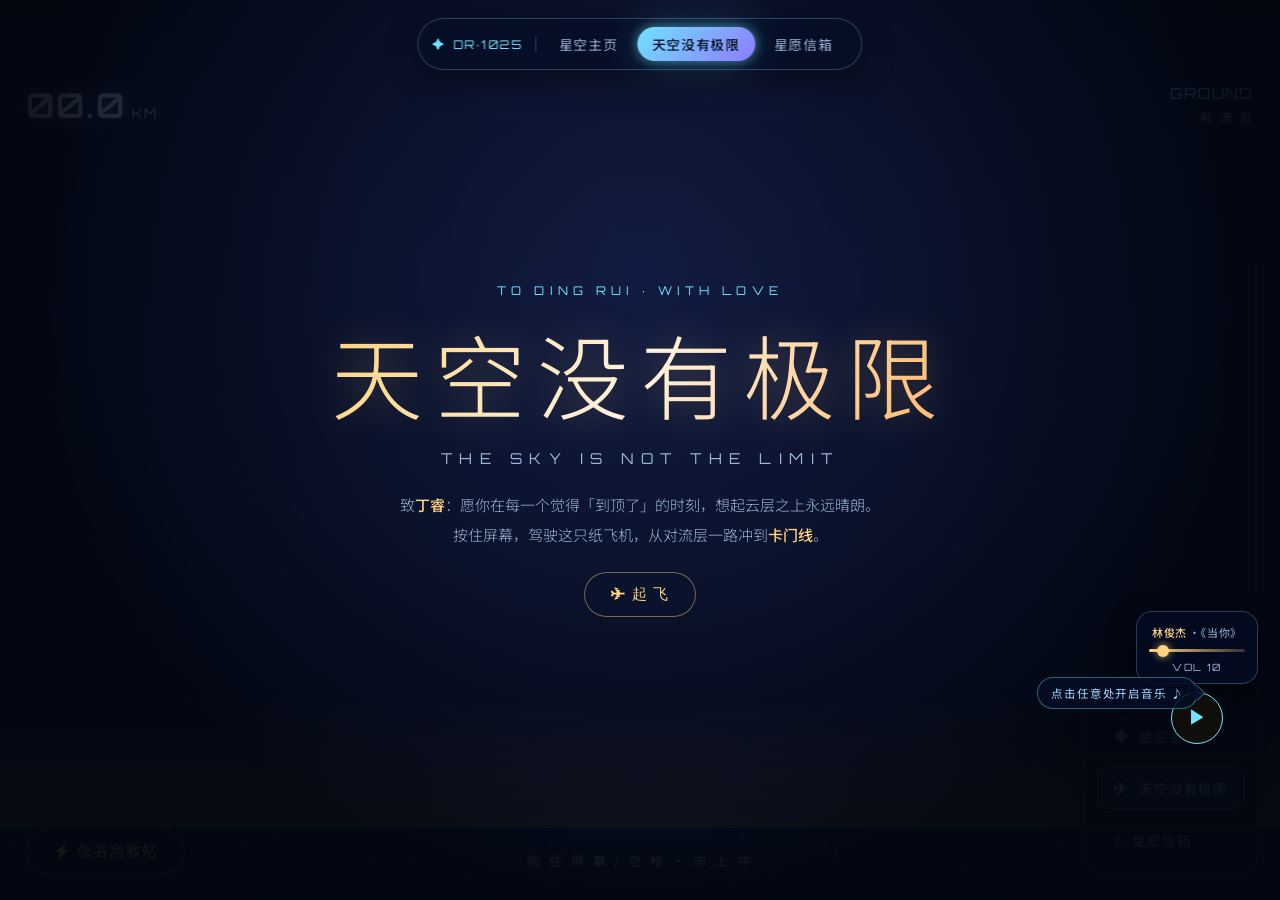
==== commit 68128df9: "lastone" ====
--- a/sky.html
+++ b/sky.html
@@ -901,7 +901,7 @@
         requestAnimationFrame(frame);
     </script>
     <!-- 共享背景音乐：林俊杰《当你》单曲循环（文件请放 assets/music/dangni.mp3） -->
-    <script src="assets/music.js?v=2" defer></script>
+    <script src="assets/music.js?v=4" defer></script>
 </body>
 
 </html>
